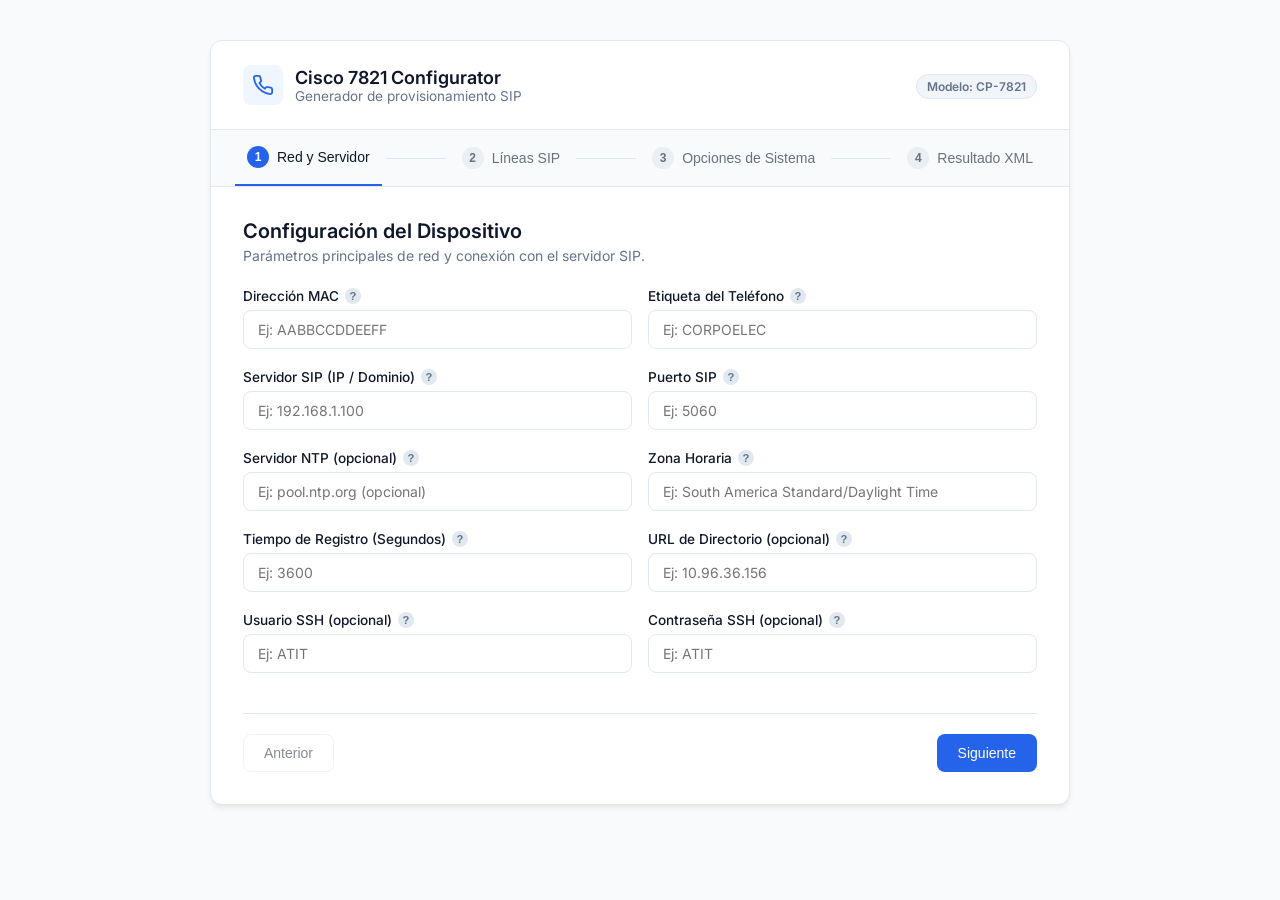
==== index.html @ edb264cd "UPDATE: plantilla nueva entregada en la empresa" ====
<!DOCTYPE html>
<html lang="es">
<head>
    <meta charset="UTF-8" />
    <meta name="viewport" content="width=device-width, initial-scale=1.0" />
    <title>Configurador Cisco 7821</title>
    <link rel="preconnect" href="https://fonts.googleapis.com">
    <link rel="preconnect" href="https://fonts.gstatic.com" crossorigin>
    <link href="https://fonts.googleapis.com/css2?family=Inter:wght@400;500;600;700&display=swap" rel="stylesheet">
    <link rel="stylesheet" href="styles.css" />
</head>
<body>
    <div class="app-container">
        <!-- Header -->
        <header class="app-header">
            <div class="brand">
                <div class="brand-icon">
                    <svg width="22" height="22" viewBox="0 0 24 24" fill="none" stroke="currentColor" stroke-width="2" stroke-linecap="round" stroke-linejoin="round"><path d="M22 16.92v3a2 2 0 0 1-2.18 2 19.79 19.79 0 0 1-8.63-3.07 19.5 19.5 0 0 1-6-6 19.79 19.79 0 0 1-3.07-8.67A2 2 0 0 1 4.11 2h3a2 2 0 0 1 2 1.72 12.84 12.84 0 0 0 .7 2.81 2 2 0 0 1-.45 2.11L8.09 9.91a16 16 0 0 0 6 6l1.27-1.27a2 2 0 0 1 2.11-.45 12.84 12.84 0 0 0 2.81.7A2 2 0 0 1 22 16.92z"/></svg>
                </div>
                <div>
                    <h1>Cisco 7821 Configurator</h1>
                    <p>Generador de provisionamiento SIP</p>
                </div>
            </div>
            <div class="header-badge">
                <span>Modelo: CP-7821</span>
            </div>
        </header>

        <!-- Stepper Navigation -->
        <nav class="stepper-nav">
            <button type="button" class="step-link active" onclick="goToStep(1)">
                <span class="step-num">1</span>
                <span class="step-text">Red y Servidor</span>
            </button>
            <div class="step-divider"></div>
            <button type="button" class="step-link" onclick="goToStep(2)">
                <span class="step-num">2</span>
                <span class="step-text">Líneas SIP</span>
            </button>
            <div class="step-divider"></div>
            <button type="button" class="step-link" onclick="goToStep(3)">
                <span class="step-num">3</span>
                <span class="step-text">Opciones de Sistema</span>
            </button>
            <div class="step-divider"></div>
            <button type="button" class="step-link" onclick="goToStep(4)">
                <span class="step-num">4</span>
                <span class="step-text">Resultado XML</span>
            </button>
        </nav>

        <form id="configForm" class="form-wrapper">
            
            <!-- PASO 1: Dispositivo y Red -->
            <div class="step-pane active" id="step1">
                <div class="pane-header">
                    <h2>Configuración del Dispositivo</h2>
                    <p>Parámetros principales de red y conexión con el servidor SIP.</p>
                </div>

                <div class="grid-2">
                    <div class="field-group">
                        <div class="label-with-help">
                            <label for="macAddress">Dirección MAC</label>
                            <button type="button" class="info-btn" data-tooltip="Dirección física MAC del teléfono de 12 caracteres hexadecimales sin separadores (ej: AABBCCDDEEFF).">?</button>
                        </div>
                        <input type="text" id="macAddress" value="" placeholder="Ej: AABBCCDDEEFF" />
                    </div>
                    <div class="field-group">
                        <div class="label-with-help">
                            <label for="phoneLabel">Etiqueta del Teléfono</label>
                            <button type="button" class="info-btn tooltip-left" data-tooltip="Etiqueta que se mostrará en la pantalla del teléfono (ej: CORPOELEC).">?</button>
                        </div>
                        <input type="text" id="phoneLabel" value="" placeholder="Ej: CORPOELEC" />
                    </div>
                </div>

                <div class="grid-2">
                    <div class="field-group">
                        <div class="label-with-help">
                            <label for="sipServer">Servidor SIP (IP / Dominio)</label>
                            <button type="button" class="info-btn" data-tooltip="Dirección IP o dominio del servidor de telefonía (PBX / Asterisk / Issabel).">?</button>
                        </div>
                        <input type="text" id="sipServer" value="" placeholder="Ej: 192.168.1.100" />
                    </div>
                    <div class="field-group">
                        <div class="label-with-help">
                            <label for="sipPort">Puerto SIP</label>
                            <button type="button" class="info-btn tooltip-left" data-tooltip="Puerto de escucha del servicio SIP. Por defecto suele ser 5060.">?</button>
                        </div>
                        <input type="text" id="sipPort" value="" placeholder="Ej: 5060" />
                    </div>
                </div>

                <div class="grid-2">
                    <div class="field-group">
                        <div class="label-with-help">
                            <label for="ntpServer">Servidor NTP (opcional)</label>
                            <button type="button" class="info-btn" data-tooltip="Servidor de sincronización horaria. Dejar vacío si no se requiere.">?</button>
                        </div>
                        <input type="text" id="ntpServer" value="" placeholder="Ej: pool.ntp.org (opcional)" />
                    </div>
                    <div class="field-group">
                        <div class="label-with-help">
                            <label for="timeZone">Zona Horaria</label>
                            <button type="button" class="info-btn tooltip-left" data-tooltip="Zona horaria del terminal. Ej: South America Standard/Daylight Time.">?</button>
                        </div>
                        <input type="text" id="timeZone" value="" placeholder="Ej: South America Standard/Daylight Time" />
                    </div>
                </div>

                <div class="grid-2">
                    <div class="field-group">
                        <div class="label-with-help">
                            <label for="registerExpires">Tiempo de Registro (Segundos)</label>
                            <button type="button" class="info-btn" data-tooltip="Frecuencia en segundos con la que el teléfono renueva su registro. Ej: 3600.">?</button>
                        </div>
                        <input type="text" id="registerExpires" value="" placeholder="Ej: 3600" />
                    </div>
                    <div class="field-group">
                        <div class="label-with-help">
                            <label for="directoryURL">URL de Directorio (opcional)</label>
                            <button type="button" class="info-btn tooltip-left" data-tooltip="URL del servidor de directorio telefónico (opcional).">?</button>
                        </div>
                        <input type="text" id="directoryURL" value="" placeholder="Ej: 10.96.36.156" />
                    </div>
                </div>

                <div class="grid-2">
                    <div class="field-group">
                        <div class="label-with-help">
                            <label for="sshUser">Usuario SSH (opcional)</label>
                            <button type="button" class="info-btn" data-tooltip="Usuario para acceso SSH al teléfono (opcional).">?</button>
                        </div>
                        <input type="text" id="sshUser" value="" placeholder="Ej: ATIT" />
                    </div>
                    <div class="field-group">
                        <div class="label-with-help">
                            <label for="sshPass">Contraseña SSH (opcional)</label>
                            <button type="button" class="info-btn tooltip-left" data-tooltip="Contraseña para acceso SSH (opcional).">?</button>
                        </div>
                        <input type="text" id="sshPass" value="" placeholder="Ej: ATIT" />
                    </div>
                </div>
            </div>

            <!-- PASO 2: Líneas SIP -->
            <div class="step-pane" id="step2">
                <div class="pane-header">
                    <h2>Líneas Telefónicas</h2>
                    <p>Configura las credenciales de extensión para las dos líneas soportadas.</p>
                </div>

                <!-- Card Línea 1 -->
                <div class="card-section">
                    <div class="card-header">
                        <label class="toggle-control">
                            <input type="checkbox" id="line1Enabled" />
                            <span class="toggle-slider"></span>
                            <span class="toggle-title">Habilitar Línea 1</span>
                        </label>
                    </div>
                    <div class="card-body" id="line1Fields" style="display: none;">
                        <div class="grid-2">
                            <div class="field-group">
                                <div class="label-with-help">
                                    <label for="line1DisplayName">Nombre a Mostrar</label>
                                    <button type="button" class="info-btn" data-tooltip="Nombre del usuario que se mostrará en la pantalla.">?</button>
                                </div>
                                <input type="text" id="line1DisplayName" value="" placeholder="Ej: MARIA NAVARRO 44990" />
                            </div>
                            <div class="field-group">
                                <div class="label-with-help">
                                    <label for="line1Extension">Extensión</label>
                                    <button type="button" class="info-btn tooltip-left" data-tooltip="Número de extensión interno.">?</button>
                                </div>
                                <input type="text" id="line1Extension" value="" placeholder="Ej: 44990" />
                            </div>
                        </div>
                        <div class="grid-2">
                            <div class="field-group">
                                <div class="label-with-help">
                                    <label for="line1AuthName">Usuario SIP</label>
                                    <button type="button" class="info-btn" data-tooltip="Nombre de usuario para autenticación SIP.">?</button>
                                </div>
                                <input type="text" id="line1AuthName" value="" placeholder="Ej: 44990" />
                            </div>
                            <div class="field-group">
                                <div class="label-with-help">
                                    <label for="line1Password">Contraseña SIP</label>
                                    <button type="button" class="info-btn tooltip-left" data-tooltip="Clave de autenticación SIP.">?</button>
                                </div>
                                <div class="input-password-wrapper">
                                    <input type="password" id="line1Password" value="" placeholder="Ej: mc12345" />
                                    <button type="button" class="toggle-password-btn" onclick="togglePasswordVisibility('line1Password', this)">
                                        <svg class="eye-icon" width="18" height="18" viewBox="0 0 24 24" fill="none" stroke="currentColor" stroke-width="2"><path d="M1 12s4-8 11-8 11 8 11 8-4 8-11 8-11-8-11-8z"/><circle cx="12" cy="12" r="3"/></svg>
                                    </button>
                                </div>
                            </div>
                        </div>
                        <div class="grid-2">
                            <div class="field-group">
                                <div class="label-with-help">
                                    <label for="line1Contact">Contacto (opcional)</label>
                                    <button type="button" class="info-btn" data-tooltip="Identificador de contacto SIP (opcional, por defecto usa la extensión).">?</button>
                                </div>
                                <input type="text" id="line1Contact" value="" placeholder="Ej: 0797" />
                            </div>
                        </div>

                        <!-- Hotline Sub-section -->
                        <div class="sub-card">
                            <div class="sub-card-header">
                                <label class="checkbox-control">
                                    <input type="checkbox" id="hotlineEnabled" />
                                    <span>Activar Hotline (Línea Directa)</span>
                                </label>
                                <button type="button" class="info-btn tooltip-left" data-tooltip="Al descolgar el auricular se marca automáticamente al número configurado.">?</button>
                            </div>
                            <div id="hotlineFields" class="sub-card-body" style="display: none;">
                                <div class="field-group">
                                    <div class="label-with-help">
                                        <label for="hotlineNumber">Número / Extensión a Marcar</label>
                                        <button type="button" class="info-btn" data-tooltip="Destino al que llamará al levantarse de la cuna.">?</button>
                                    </div>
                                    <input type="text" id="hotlineNumber" value="" placeholder="Ej: 100" />
                                </div>
                            </div>
                        </div>
                    </div>
                </div>

                <!-- Card Línea 2 -->
                <div class="card-section">
                    <div class="card-header">
                        <label class="toggle-control">
                            <input type="checkbox" id="line2Enabled" />
                            <span class="toggle-slider"></span>
                            <span class="toggle-title">Habilitar Línea 2</span>
                        </label>
                    </div>
                    <div class="card-body" id="line2Fields" style="display: none;">
                        <div class="grid-2">
                            <div class="field-group">
                                <div class="label-with-help">
                                    <label for="line2DisplayName">Nombre a Mostrar</label>
                                    <button type="button" class="info-btn" data-tooltip="Nombre del usuario para la segunda línea.">?</button>
                                </div>
                                <input type="text" id="line2DisplayName" value="" placeholder="Ej: JOEY DANIELS 35001" />
                            </div>
                            <div class="field-group">
                                <div class="label-with-help">
                                    <label for="line2Extension">Extensión</label>
                                    <button type="button" class="info-btn tooltip-left" data-tooltip="Número de extensión para la segunda línea.">?</button>
                                </div>
                                <input type="text" id="line2Extension" value="" placeholder="Ej: 35001" />
                            </div>
                        </div>
                        <div class="grid-2">
                            <div class="field-group">
                                <div class="label-with-help">
                                    <label for="line2AuthName">Usuario SIP</label>
                                    <button type="button" class="info-btn" data-tooltip="Usuario de autenticación SIP para línea 2.">?</button>
                                </div>
                                <input type="text" id="line2AuthName" value="" placeholder="Ej: 35001" />
                            </div>
                            <div class="field-group">
                                <div class="label-with-help">
                                    <label for="line2Password">Contraseña SIP</label>
                                    <button type="button" class="info-btn tooltip-left" data-tooltip="Clave de autenticación para línea 2.">?</button>
                                </div>
                                <div class="input-password-wrapper">
                                    <input type="password" id="line2Password" value="" placeholder="Ej: mc12345" />
                                    <button type="button" class="toggle-password-btn" onclick="togglePasswordVisibility('line2Password', this)">
                                        <svg class="eye-icon" width="18" height="18" viewBox="0 0 24 24" fill="none" stroke="currentColor" stroke-width="2"><path d="M1 12s4-8 11-8 11 8 11 8-4 8-11 8-11-8-11-8z"/><circle cx="12" cy="12" r="3"/></svg>
                                    </button>
                                </div>
                            </div>
                        </div>
                        <div class="grid-2">
                            <div class="field-group">
                                <div class="label-with-help">
                                    <label for="line2Contact">Contacto (opcional)</label>
                                    <button type="button" class="info-btn" data-tooltip="Identificador de contacto SIP (opcional).">?</button>
                                </div>
                                <input type="text" id="line2Contact" value="" placeholder="Ej: 0798" />
                            </div>
                        </div>
                    </div>
                </div>
            </div>

            <!-- PASO 3: Opciones de Sistema (Simplificado) -->
            <div class="step-pane" id="step3">
                <div class="pane-header">
                    <h2>Opciones de Administración</h2>
                    <p>Configura permisos de acceso y gestión del dispositivo.</p>
                </div>

                <div class="card-section">
                    <div class="card-header">
                        <h3>Opciones de Sistema</h3>
                    </div>
                    <div class="card-body">
                        <div class="label-with-help">
                            <label class="checkbox-control">
                                <input type="checkbox" id="webAccess" />
                                <span>Habilitar Interfaz de Administración Web</span>
                            </label>
                            <button type="button" class="info-btn tooltip-left" data-tooltip="Permite ingresar a la configuración del teléfono vía web a través de su dirección IP.">?</button>
                        </div>
                    </div>
                </div>
            </div>

            <!-- PASO 4: Preview y Descarga -->
            <div class="step-pane" id="step4">
                <div class="pane-header">
                    <h2>Vista Previa del Archivo</h2>
                    <p>Revisa la estructura XML resultante antes de proceder con la descarga.</p>
                </div>

                <div class="xml-card">
                    <div class="xml-card-header">
                        <div class="xml-title">
                            <svg width="16" height="16" viewBox="0 0 24 24" fill="none" stroke="currentColor" stroke-width="2"><path d="M14 2H6a2 2 0 0 0-2 2v16a2 2 0 0 0 2 2h12a2 2 0 0 0 2-2V8z"/><polyline points="14 2 14 8 20 8"/></svg>
                            <span id="fileNameDisplay">SEP.cnf.xml</span>
                        </div>
                    </div>
                    <div class="xml-preview-container">
                        <pre id="xmlPreview"></pre>
                    </div>
                </div>
            </div>

            <!-- Navigation Buttons -->
            <div class="wizard-actions">
                <button type="button" class="btn btn-secondary" id="btnPrev" onclick="changeStep(-1)" disabled>Anterior</button>
                <div class="spacer"></div>
                <button type="button" class="btn btn-primary" id="btnNext" onclick="changeStep(1)">Siguiente</button>
                <button type="button" class="btn btn-success" id="btnDownload" onclick="downloadXML()" style="display: none;">
                    <svg width="18" height="18" viewBox="0 0 24 24" fill="none" stroke="currentColor" stroke-width="2"><path d="M21 15v4a2 2 0 0 1-2 2H5a2 2 0 0 1-2-2v-4"/><polyline points="7 10 12 15 17 10"/><line x1="12" y1="15" x2="12" y2="3"/></svg>
                    Descargar Configuración
                </button>
            </div>
        </form>
    </div>

    <script src="script.js"></script>
</body>
</html>
---- styles.css ----
:root {
    --bg-main: #f8fafc;
    --surface: #ffffff;
    --border-color: #e2e8f0;
    
    --primary: #2563eb;
    --primary-hover: #1d4ed8;
    --primary-light: #eff6ff;
    
    --text-main: #0f172a;
    --text-muted: #64748b;
    --text-light: #94a3b8;
    
    --success: #10b981;
    --success-hover: #059669;

    --radius-lg: 12px;
    --radius-md: 8px;
    --shadow-sm: 0 1px 2px 0 rgb(0 0 0 / 0.05);
    --shadow-md: 0 4px 6px -1px rgb(0 0 0 / 0.07), 0 2px 4px -2px rgb(0 0 0 / 0.05);
}

* {
    box-sizing: border-box;
    margin: 0;
    padding: 0;
}

body {
    font-family: 'Inter', system-ui, -apple-system, sans-serif;
    background-color: var(--bg-main);
    color: var(--text-main);
    min-height: 100vh;
    display: flex;
    justify-content: center;
    align-items: flex-start;
    padding: 40px 20px;
}

.app-container {
    width: 100%;
    max-width: 860px;
    background: var(--surface);
    border: 1px solid var(--border-color);
    border-radius: var(--radius-lg);
    box-shadow: var(--shadow-md);
    overflow: visible;
}

/* Header */
.app-header {
    padding: 24px 32px;
    border-bottom: 1px solid var(--border-color);
    display: flex;
    align-items: center;
    justify-content: space-between;
}

.brand {
    display: flex;
    align-items: center;
    gap: 12px;
}

.brand-icon {
    width: 40px;
    height: 40px;
    background: var(--primary-light);
    color: var(--primary);
    border-radius: var(--radius-md);
    display: flex;
    align-items: center;
    justify-content: center;
}

.brand h1 {
    font-size: 1.125rem;
    font-weight: 600;
    color: var(--text-main);
}

.brand p {
    font-size: 0.85rem;
    color: var(--text-muted);
}

.header-badge span {
    font-size: 0.75rem;
    font-weight: 600;
    background: #f1f5f9;
    color: var(--text-muted);
    padding: 4px 10px;
    border-radius: 20px;
    border: 1px solid var(--border-color);
}

/* Stepper Navigation */
.stepper-nav {
    display: flex;
    align-items: center;
    background: #f8fafc;
    border-bottom: 1px solid var(--border-color);
    padding: 0 24px;
}

.step-link {
    background: none;
    border: none;
    padding: 16px 12px;
    display: flex;
    align-items: center;
    gap: 8px;
    cursor: pointer;
    opacity: 0.6;
    transition: all 0.2s ease;
}

.step-link.active {
    opacity: 1;
    border-bottom: 2px solid var(--primary);
}

.step-num {
    width: 22px;
    height: 22px;
    border-radius: 50%;
    background: var(--border-color);
    color: var(--text-main);
    font-size: 0.75rem;
    font-weight: 600;
    display: flex;
    align-items: center;
    justify-content: center;
}

.step-link.active .step-num {
    background: var(--primary);
    color: #ffffff;
}

.step-text {
    font-size: 0.875rem;
    font-weight: 500;
    color: var(--text-main);
}

.step-divider {
    flex: 1;
    height: 1px;
    background: var(--border-color);
    margin: 0 4px;
}

/* Form Wrapper */
.form-wrapper {
    padding: 32px;
    overflow: visible;
}

.step-pane {
    display: none;
    overflow: visible;
}

.step-pane.active {
    display: block;
}

.pane-header {
    margin-bottom: 24px;
}

.pane-header h2 {
    font-size: 1.25rem;
    font-weight: 600;
    margin-bottom: 4px;
}

.pane-header p {
    font-size: 0.875rem;
    color: var(--text-muted);
}

/* Layout Grids */
.grid-2 {
    display: grid;
    grid-template-columns: 1fr 1fr;
    gap: 16px;
    margin-bottom: 12px;
    overflow: visible;
}

@media (max-width: 640px) {
    .grid-2 {
        grid-template-columns: 1fr;
    }
    .stepper-nav {
        flex-direction: column;
        align-items: flex-start;
    }
    .step-divider {
        display: none;
    }
}

/* Form Controls & Tooltip Corrected Alignment */
.field-group {
    display: flex;
    flex-direction: column;
    gap: 6px;
    margin-bottom: 8px;
    overflow: visible;
}

.label-with-help {
    display: flex;
    align-items: center;
    gap: 6px;
    position: relative;
}

.label-with-help label {
    font-size: 0.85rem;
    font-weight: 500;
    color: var(--text-main);
}

.info-btn {
    position: relative;
    width: 16px;
    height: 16px;
    border-radius: 50%;
    background: #e2e8f0;
    color: var(--text-muted);
    border: none;
    font-size: 0.7rem;
    font-weight: 700;
    display: flex;
    align-items: center;
    justify-content: center;
    cursor: help;
    transition: background 0.15s ease;
    flex-shrink: 0;
}

.info-btn:hover {
    background: var(--primary);
    color: white;
}

/* Base Tooltip: centrado por defecto */
.info-btn::after {
    content: attr(data-tooltip);
    position: absolute;
    bottom: calc(100% + 8px);
    left: 50%;
    transform: translateX(-50%);
    background: #1e293b;
    color: #f8fafc;
    padding: 8px 12px;
    font-size: 0.75rem;
    font-weight: 400;
    border-radius: 6px;
    white-space: normal;
    width: 220px;
    box-shadow: 0 10px 15px -3px rgba(0, 0, 0, 0.3);
    opacity: 0;
    visibility: hidden;
    pointer-events: none;
    transition: opacity 0.2s ease, transform 0.2s ease;
    z-index: 9999;
    text-align: left;
    line-height: 1.4;
}

/* Tooltip alineado a la izquierda para elementos en el borde derecho */
.info-btn.tooltip-left::after {
    left: auto;
    right: -6px;
    transform: none;
}

.info-btn:hover::after {
    opacity: 1;
    visibility: visible;
}

.info-btn:not(.tooltip-left):hover::after {
    transform: translateX(-50%) translateY(-2px);
}

.info-btn.tooltip-left:hover::after {
    transform: translateY(-2px);
}

/* Password Toggle Field */
.input-password-wrapper {
    position: relative;
    display: flex;
    align-items: center;
}

.input-password-wrapper input {
    padding-right: 40px;
}

.toggle-password-btn {
    position: absolute;
    right: 8px;
    background: none;
    border: none;
    color: var(--text-light);
    cursor: pointer;
    padding: 4px;
    display: flex;
    align-items: center;
    justify-content: center;
    transition: color 0.15s ease;
}

.toggle-password-btn:hover {
    color: var(--text-main);
}

/* Input Styles */
input[type="text"],
input[type="password"] {
    width: 100%;
    padding: 10px 14px;
    font-size: 0.875rem;
    font-family: inherit;
    color: var(--text-main);
    background: var(--surface);
    border: 1px solid var(--border-color);
    border-radius: var(--radius-md);
    outline: none;
    transition: border-color 0.15s ease, box-shadow 0.15s ease;
}

input[type="text"]:focus,
input[type="password"]:focus {
    border-color: var(--primary);
    box-shadow: 0 0 0 3px rgba(37, 99, 235, 0.1);
}

/* Cards & Sections */
.card-section {
    border: 1px solid var(--border-color);
    border-radius: var(--radius-md);
    margin-bottom: 20px;
    overflow: visible;
}

.card-header {
    background: #f8fafc;
    padding: 14px 18px;
    border-bottom: 1px solid var(--border-color);
    display: flex;
    align-items: center;
    justify-content: space-between;
    overflow: visible;
}

.card-header h3 {
    font-size: 0.9rem;
    font-weight: 600;
    color: var(--text-main);
}

.card-body {
    padding: 18px;
    overflow: visible;
}

/* Sub Card */
.sub-card {
    background: #f8fafc;
    border: 1px dashed var(--border-color);
    border-radius: var(--radius-md);
    padding: 14px;
    margin-top: 12px;
    overflow: visible;
}

.sub-card-header {
    display: flex;
    align-items: center;
    justify-content: space-between;
    overflow: visible;
}

/* Toggle Switch & Checkboxes */
.toggle-control {
    display: inline-flex;
    align-items: center;
    gap: 10px;
    cursor: pointer;
}

.toggle-control input {
    display: none;
}

.toggle-slider {
    width: 36px;
    height: 20px;
    background-color: #cbd5e1;
    border-radius: 20px;
    position: relative;
    transition: background-color 0.2s;
}

.toggle-slider::before {
    content: "";
    position: absolute;
    width: 16px;
    height: 16px;
    border-radius: 50%;
    background-color: white;
    top: 2px;
    left: 2px;
    transition: transform 0.2s;
}

.toggle-control input:checked + .toggle-slider {
    background-color: var(--primary);
}

.toggle-control input:checked + .toggle-slider::before {
    transform: translateX(16px);
}

.toggle-title {
    font-weight: 600;
    font-size: 0.875rem;
}

.checkbox-control {
    display: inline-flex;
    align-items: center;
    gap: 8px;
    font-size: 0.875rem;
    font-weight: 500;
    cursor: pointer;
}

.checkbox-control input[type="checkbox"] {
    width: 16px;
    height: 16px;
    accent-color: var(--primary);
    cursor: pointer;
}

.card-title-text {
    font-weight: 600;
    color: var(--text-main);
}

/* XML Preview Box */
.xml-card {
    border: 1px solid var(--border-color);
    border-radius: var(--radius-md);
    overflow: hidden;
    margin-bottom: 20px;
}

.xml-card-header {
    background: #1e293b;
    color: #f8fafc;
    padding: 10px 16px;
    font-size: 0.8rem;
    font-family: monospace;
}

.xml-title {
    display: flex;
    align-items: center;
    gap: 8px;
}

.xml-preview-container {
    background: #0f172a;
    padding: 16px;
    max-height: 320px;
    overflow-y: auto;
}

.xml-preview-container pre {
    color: #38bdf8;
    font-family: 'Consolas', 'Courier New', monospace;
    font-size: 0.825rem;
    line-height: 1.5;
    white-space: pre-wrap;
    word-break: break-all;
}

/* Action Buttons Footer */
.wizard-actions {
    display: flex;
    align-items: center;
    margin-top: 32px;
    padding-top: 20px;
    border-top: 1px solid var(--border-color);
}

.spacer {
    flex: 1;
}

.btn {
    display: inline-flex;
    align-items: center;
    gap: 8px;
    padding: 10px 20px;
    font-size: 0.875rem;
    font-weight: 500;
    border-radius: var(--radius-md);
    border: 1px solid transparent;
    cursor: pointer;
    transition: all 0.15s ease;
}

.btn:disabled {
    opacity: 0.5;
    cursor: not-allowed;
}

.btn-secondary {
    background: var(--surface);
    border-color: var(--border-color);
    color: var(--text-main);
}

.btn-secondary:hover:not(:disabled) {
    background: #f1f5f9;
}

.btn-primary {
    background: var(--primary);
    color: white;
}

.btn-primary:hover:not(:disabled) {
    background: var(--primary-hover);
}

.btn-success {
    background: var(--success);
    color: white;
}

.btn-success:hover:not(:disabled) {
    background: var(--success-hover);
}
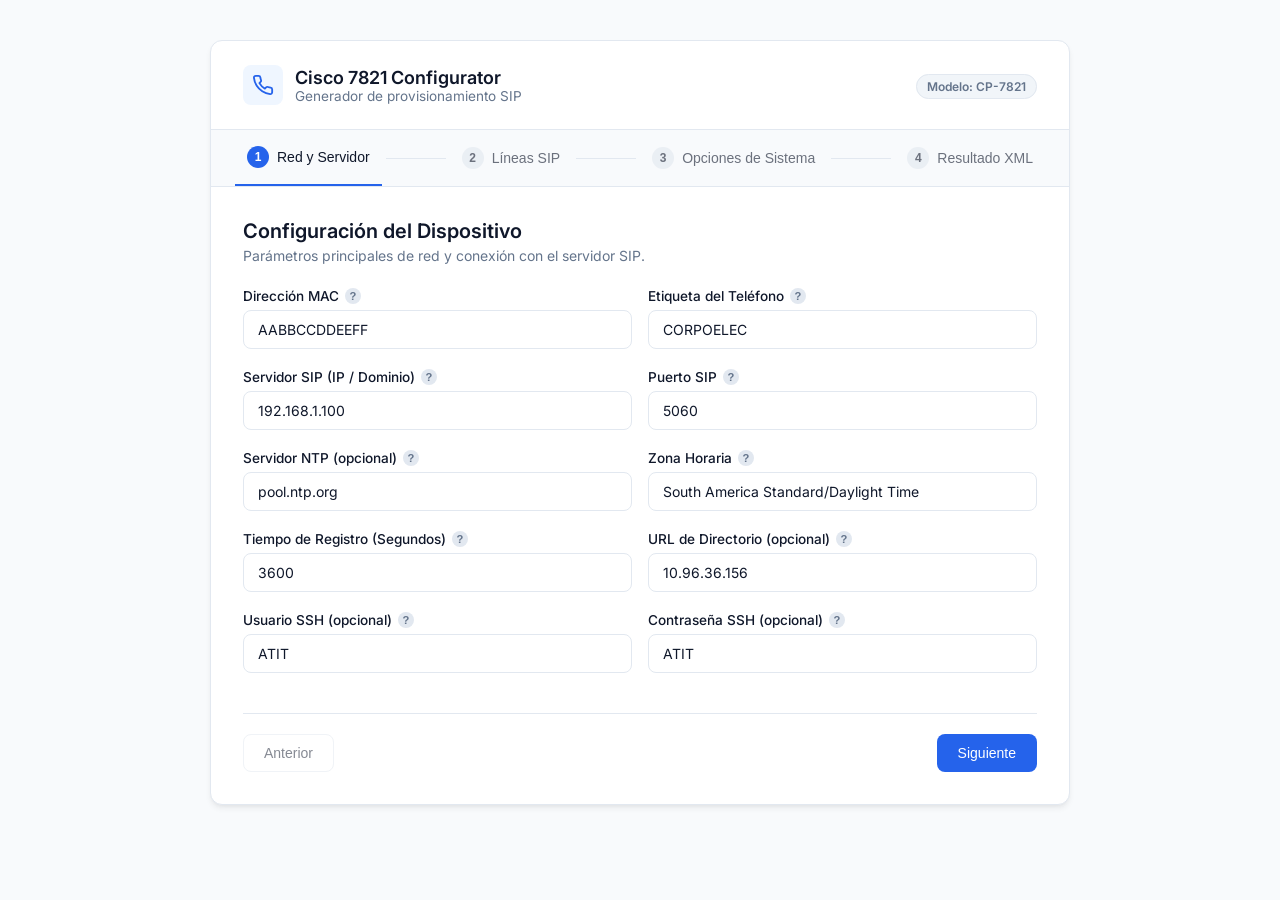
==== commit fec82e8e: "UPDATE: index+js plantilla precargada + modificacion de lineamientos + simbolos permitidos ahora par" ====
--- a/index.html
+++ b/index.html
@@ -65,14 +65,14 @@
                             <label for="macAddress">Dirección MAC</label>
                             <button type="button" class="info-btn" data-tooltip="Dirección física MAC del teléfono de 12 caracteres hexadecimales sin separadores (ej: AABBCCDDEEFF).">?</button>
                         </div>
-                        <input type="text" id="macAddress" value="" placeholder="Ej: AABBCCDDEEFF" />
+                        <input type="text" id="macAddress" value="AABBCCDDEEFF" placeholder="Ej: AABBCCDDEEFF" />
                     </div>
                     <div class="field-group">
                         <div class="label-with-help">
                             <label for="phoneLabel">Etiqueta del Teléfono</label>
                             <button type="button" class="info-btn tooltip-left" data-tooltip="Etiqueta que se mostrará en la pantalla del teléfono (ej: CORPOELEC).">?</button>
                         </div>
-                        <input type="text" id="phoneLabel" value="" placeholder="Ej: CORPOELEC" />
+                        <input type="text" id="phoneLabel" value="CORPOELEC" placeholder="Ej: CORPOELEC" />
                     </div>
                 </div>
 
@@ -82,14 +82,14 @@
                             <label for="sipServer">Servidor SIP (IP / Dominio)</label>
                             <button type="button" class="info-btn" data-tooltip="Dirección IP o dominio del servidor de telefonía (PBX / Asterisk / Issabel).">?</button>
                         </div>
-                        <input type="text" id="sipServer" value="" placeholder="Ej: 192.168.1.100" />
+                        <input type="text" id="sipServer" value="192.168.1.100" placeholder="Ej: 192.168.1.100" />
                     </div>
                     <div class="field-group">
                         <div class="label-with-help">
                             <label for="sipPort">Puerto SIP</label>
                             <button type="button" class="info-btn tooltip-left" data-tooltip="Puerto de escucha del servicio SIP. Por defecto suele ser 5060.">?</button>
                         </div>
-                        <input type="text" id="sipPort" value="" placeholder="Ej: 5060" />
+                        <input type="text" id="sipPort" value="5060" placeholder="Ej: 5060" />
                     </div>
                 </div>
 
@@ -99,14 +99,14 @@
                             <label for="ntpServer">Servidor NTP (opcional)</label>
                             <button type="button" class="info-btn" data-tooltip="Servidor de sincronización horaria. Dejar vacío si no se requiere.">?</button>
                         </div>
-                        <input type="text" id="ntpServer" value="" placeholder="Ej: pool.ntp.org (opcional)" />
+                        <input type="text" id="ntpServer" value="pool.ntp.org" placeholder="Ej: pool.ntp.org (opcional)" />
                     </div>
                     <div class="field-group">
                         <div class="label-with-help">
                             <label for="timeZone">Zona Horaria</label>
                             <button type="button" class="info-btn tooltip-left" data-tooltip="Zona horaria del terminal. Ej: South America Standard/Daylight Time.">?</button>
                         </div>
-                        <input type="text" id="timeZone" value="" placeholder="Ej: South America Standard/Daylight Time" />
+                        <input type="text" id="timeZone" value="South America Standard/Daylight Time" placeholder="Ej: South America Standard/Daylight Time" />
                     </div>
                 </div>
 
@@ -116,14 +116,14 @@
                             <label for="registerExpires">Tiempo de Registro (Segundos)</label>
                             <button type="button" class="info-btn" data-tooltip="Frecuencia en segundos con la que el teléfono renueva su registro. Ej: 3600.">?</button>
                         </div>
-                        <input type="text" id="registerExpires" value="" placeholder="Ej: 3600" />
+                        <input type="text" id="registerExpires" value="3600" placeholder="Ej: 3600" />
                     </div>
                     <div class="field-group">
                         <div class="label-with-help">
                             <label for="directoryURL">URL de Directorio (opcional)</label>
                             <button type="button" class="info-btn tooltip-left" data-tooltip="URL del servidor de directorio telefónico (opcional).">?</button>
                         </div>
-                        <input type="text" id="directoryURL" value="" placeholder="Ej: 10.96.36.156" />
+                        <input type="text" id="directoryURL" value="10.96.36.156" placeholder="Ej: 10.96.36.156" />
                     </div>
                 </div>
 
@@ -133,14 +133,14 @@
                             <label for="sshUser">Usuario SSH (opcional)</label>
                             <button type="button" class="info-btn" data-tooltip="Usuario para acceso SSH al teléfono (opcional).">?</button>
                         </div>
-                        <input type="text" id="sshUser" value="" placeholder="Ej: ATIT" />
+                        <input type="text" id="sshUser" value="ATIT" placeholder="Ej: ATIT" />
                     </div>
                     <div class="field-group">
                         <div class="label-with-help">
                             <label for="sshPass">Contraseña SSH (opcional)</label>
                             <button type="button" class="info-btn tooltip-left" data-tooltip="Contraseña para acceso SSH (opcional).">?</button>
                         </div>
-                        <input type="text" id="sshPass" value="" placeholder="Ej: ATIT" />
+                        <input type="text" id="sshPass" value="ATIT" placeholder="Ej: ATIT" />
                     </div>
                 </div>
             </div>
@@ -156,26 +156,26 @@
                 <div class="card-section">
                     <div class="card-header">
                         <label class="toggle-control">
-                            <input type="checkbox" id="line1Enabled" />
+                            <input type="checkbox" id="line1Enabled" checked />
                             <span class="toggle-slider"></span>
                             <span class="toggle-title">Habilitar Línea 1</span>
                         </label>
                     </div>
-                    <div class="card-body" id="line1Fields" style="display: none;">
+                    <div class="card-body" id="line1Fields">
                         <div class="grid-2">
                             <div class="field-group">
                                 <div class="label-with-help">
                                     <label for="line1DisplayName">Nombre a Mostrar</label>
                                     <button type="button" class="info-btn" data-tooltip="Nombre del usuario que se mostrará en la pantalla.">?</button>
                                 </div>
-                                <input type="text" id="line1DisplayName" value="" placeholder="Ej: MARIA NAVARRO 44990" />
+                                <input type="text" id="line1DisplayName" value="MARIA NAVARRO 44990" placeholder="Ej: MARIA NAVARRO 44990" />
                             </div>
                             <div class="field-group">
                                 <div class="label-with-help">
                                     <label for="line1Extension">Extensión</label>
                                     <button type="button" class="info-btn tooltip-left" data-tooltip="Número de extensión interno.">?</button>
                                 </div>
-                                <input type="text" id="line1Extension" value="" placeholder="Ej: 44990" />
+                                <input type="text" id="line1Extension" value="44990" placeholder="Ej: 44990" />
                             </div>
                         </div>
                         <div class="grid-2">
@@ -184,7 +184,7 @@
                                     <label for="line1AuthName">Usuario SIP</label>
                                     <button type="button" class="info-btn" data-tooltip="Nombre de usuario para autenticación SIP.">?</button>
                                 </div>
-                                <input type="text" id="line1AuthName" value="" placeholder="Ej: 44990" />
+                                <input type="text" id="line1AuthName" value="44990" placeholder="Ej: 44990" />
                             </div>
                             <div class="field-group">
                                 <div class="label-with-help">
@@ -192,7 +192,7 @@
                                     <button type="button" class="info-btn tooltip-left" data-tooltip="Clave de autenticación SIP.">?</button>
                                 </div>
                                 <div class="input-password-wrapper">
-                                    <input type="password" id="line1Password" value="" placeholder="Ej: mc12345" />
+                                    <input type="password" id="line1Password" value="mc12345" placeholder="Ej: mc12345" />
                                     <button type="button" class="toggle-password-btn" onclick="togglePasswordVisibility('line1Password', this)">
                                         <svg class="eye-icon" width="18" height="18" viewBox="0 0 24 24" fill="none" stroke="currentColor" stroke-width="2"><path d="M1 12s4-8 11-8 11 8 11 8-4 8-11 8-11-8-11-8z"/><circle cx="12" cy="12" r="3"/></svg>
                                     </button>
@@ -205,7 +205,7 @@
                                     <label for="line1Contact">Contacto (opcional)</label>
                                     <button type="button" class="info-btn" data-tooltip="Identificador de contacto SIP (opcional, por defecto usa la extensión).">?</button>
                                 </div>
-                                <input type="text" id="line1Contact" value="" placeholder="Ej: 0797" />
+                                <input type="text" id="line1Contact" value="0797" placeholder="Ej: 0797" />
                             </div>
                         </div>
 
@@ -224,7 +224,7 @@
                                         <label for="hotlineNumber">Número / Extensión a Marcar</label>
                                         <button type="button" class="info-btn" data-tooltip="Destino al que llamará al levantarse de la cuna.">?</button>
                                     </div>
-                                    <input type="text" id="hotlineNumber" value="" placeholder="Ej: 100" />
+                                    <input type="text" id="hotlineNumber" value="100" placeholder="Ej: 100" />
                                 </div>
                             </div>
                         </div>
@@ -247,14 +247,14 @@
                                     <label for="line2DisplayName">Nombre a Mostrar</label>
                                     <button type="button" class="info-btn" data-tooltip="Nombre del usuario para la segunda línea.">?</button>
                                 </div>
-                                <input type="text" id="line2DisplayName" value="" placeholder="Ej: JOEY DANIELS 35001" />
+                                <input type="text" id="line2DisplayName" value="JOEY DANIELS 35001" placeholder="Ej: JOEY DANIELS 35001" />
                             </div>
                             <div class="field-group">
                                 <div class="label-with-help">
                                     <label for="line2Extension">Extensión</label>
                                     <button type="button" class="info-btn tooltip-left" data-tooltip="Número de extensión para la segunda línea.">?</button>
                                 </div>
-                                <input type="text" id="line2Extension" value="" placeholder="Ej: 35001" />
+                                <input type="text" id="line2Extension" value="35001" placeholder="Ej: 35001" />
                             </div>
                         </div>
                         <div class="grid-2">
@@ -263,7 +263,7 @@
                                     <label for="line2AuthName">Usuario SIP</label>
                                     <button type="button" class="info-btn" data-tooltip="Usuario de autenticación SIP para línea 2.">?</button>
                                 </div>
-                                <input type="text" id="line2AuthName" value="" placeholder="Ej: 35001" />
+                                <input type="text" id="line2AuthName" value="35001" placeholder="Ej: 35001" />
                             </div>
                             <div class="field-group">
                                 <div class="label-with-help">
@@ -271,7 +271,7 @@
                                     <button type="button" class="info-btn tooltip-left" data-tooltip="Clave de autenticación para línea 2.">?</button>
                                 </div>
                                 <div class="input-password-wrapper">
-                                    <input type="password" id="line2Password" value="" placeholder="Ej: mc12345" />
+                                    <input type="password" id="line2Password" value="mc12345" placeholder="Ej: mc12345" />
                                     <button type="button" class="toggle-password-btn" onclick="togglePasswordVisibility('line2Password', this)">
                                         <svg class="eye-icon" width="18" height="18" viewBox="0 0 24 24" fill="none" stroke="currentColor" stroke-width="2"><path d="M1 12s4-8 11-8 11 8 11 8-4 8-11 8-11-8-11-8z"/><circle cx="12" cy="12" r="3"/></svg>
                                     </button>
@@ -284,7 +284,7 @@
                                     <label for="line2Contact">Contacto (opcional)</label>
                                     <button type="button" class="info-btn" data-tooltip="Identificador de contacto SIP (opcional).">?</button>
                                 </div>
-                                <input type="text" id="line2Contact" value="" placeholder="Ej: 0798" />
+                                <input type="text" id="line2Contact" value="0798" placeholder="Ej: 0798" />
                             </div>
                         </div>
                     </div>
@@ -305,7 +305,7 @@
                     <div class="card-body">
                         <div class="label-with-help">
                             <label class="checkbox-control">
-                                <input type="checkbox" id="webAccess" />
+                                <input type="checkbox" id="webAccess" checked />
                                 <span>Habilitar Interfaz de Administración Web</span>
                             </label>
                             <button type="button" class="info-btn tooltip-left" data-tooltip="Permite ingresar a la configuración del teléfono vía web a través de su dirección IP.">?</button>
@@ -324,7 +324,7 @@
                 <div class="xml-card">
                     <div class="xml-card-header">
                         <div class="xml-title">
-                            <svg width="16" height="16" viewBox="0 0 24 24" fill="none" stroke="currentColor" stroke-width="2"><path d="M14 2H6a2 2 0 0 0-2 2v16a2 2 0 0 0 2 2h12a2 2 0 0 0 2-2V8z"/><polyline points="14 2 14 8 20 8"/></svg>
+                            <svg width="16" height="16" viewBox="0 0 24 24" fill="none" stroke="currentColor" stroke-width="2"><path d="M14 2H6a2 2 0 0 0-2 2v16a2 2 0 0 0 2 2h12a2 2 0 0 0 2-8V8z"/><polyline points="14 2 14 8 20 8"/></svg>
                             <span id="fileNameDisplay">SEP.cnf.xml</span>
                         </div>
                     </div>
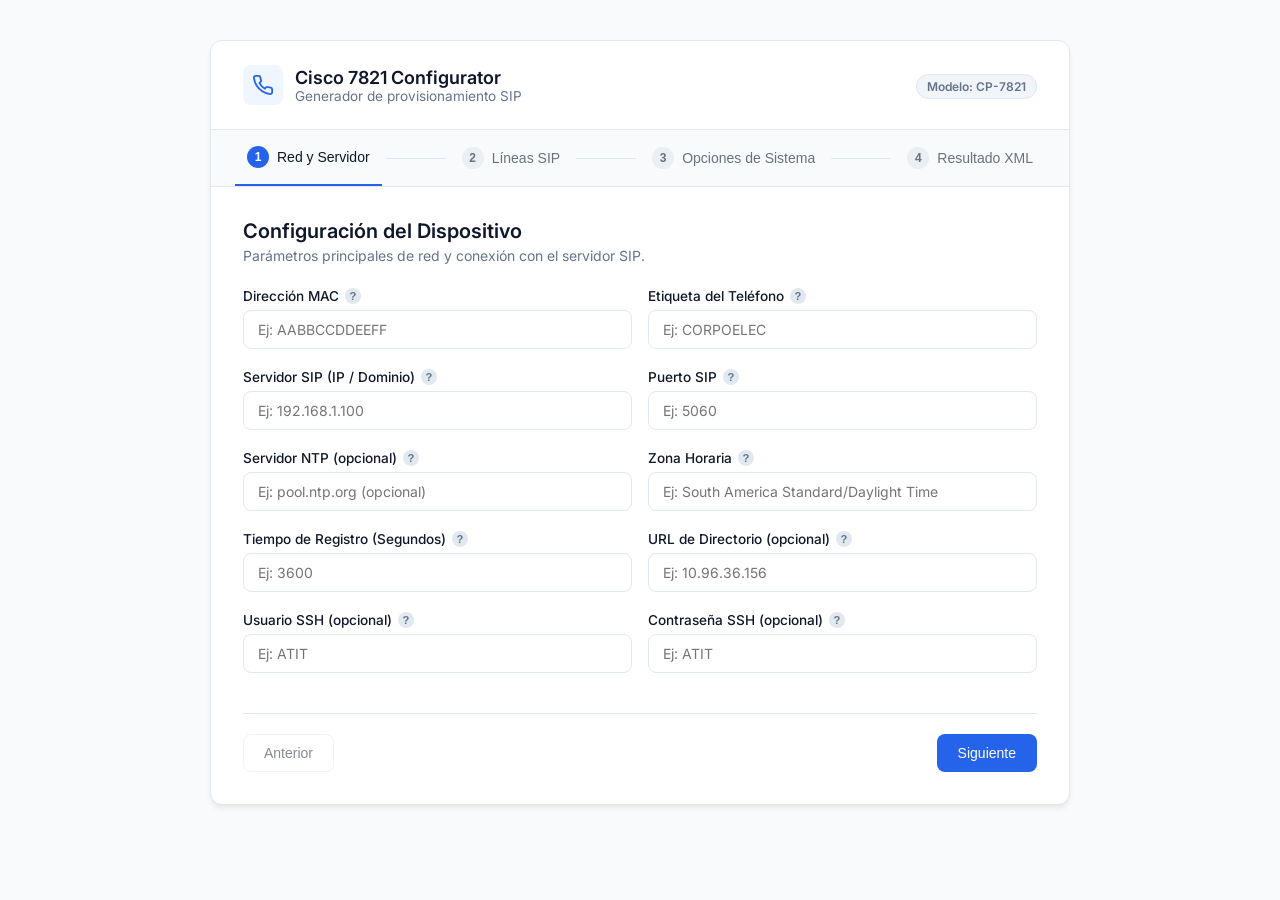
==== commit 9f19c347: "REVERSE" ====
--- a/index.html
+++ b/index.html
@@ -65,14 +65,14 @@
                             <label for="macAddress">Dirección MAC</label>
                             <button type="button" class="info-btn" data-tooltip="Dirección física MAC del teléfono de 12 caracteres hexadecimales sin separadores (ej: AABBCCDDEEFF).">?</button>
                         </div>
-                        <input type="text" id="macAddress" value="AABBCCDDEEFF" placeholder="Ej: AABBCCDDEEFF" />
+                        <input type="text" id="macAddress" value="" placeholder="Ej: AABBCCDDEEFF" />
                     </div>
                     <div class="field-group">
                         <div class="label-with-help">
                             <label for="phoneLabel">Etiqueta del Teléfono</label>
                             <button type="button" class="info-btn tooltip-left" data-tooltip="Etiqueta que se mostrará en la pantalla del teléfono (ej: CORPOELEC).">?</button>
                         </div>
-                        <input type="text" id="phoneLabel" value="CORPOELEC" placeholder="Ej: CORPOELEC" />
+                        <input type="text" id="phoneLabel" value="" placeholder="Ej: CORPOELEC" />
                     </div>
                 </div>
 
@@ -82,14 +82,14 @@
                             <label for="sipServer">Servidor SIP (IP / Dominio)</label>
                             <button type="button" class="info-btn" data-tooltip="Dirección IP o dominio del servidor de telefonía (PBX / Asterisk / Issabel).">?</button>
                         </div>
-                        <input type="text" id="sipServer" value="192.168.1.100" placeholder="Ej: 192.168.1.100" />
+                        <input type="text" id="sipServer" value="" placeholder="Ej: 192.168.1.100" />
                     </div>
                     <div class="field-group">
                         <div class="label-with-help">
                             <label for="sipPort">Puerto SIP</label>
                             <button type="button" class="info-btn tooltip-left" data-tooltip="Puerto de escucha del servicio SIP. Por defecto suele ser 5060.">?</button>
                         </div>
-                        <input type="text" id="sipPort" value="5060" placeholder="Ej: 5060" />
+                        <input type="text" id="sipPort" value="" placeholder="Ej: 5060" />
                     </div>
                 </div>
 
@@ -99,14 +99,14 @@
                             <label for="ntpServer">Servidor NTP (opcional)</label>
                             <button type="button" class="info-btn" data-tooltip="Servidor de sincronización horaria. Dejar vacío si no se requiere.">?</button>
                         </div>
-                        <input type="text" id="ntpServer" value="pool.ntp.org" placeholder="Ej: pool.ntp.org (opcional)" />
+                        <input type="text" id="ntpServer" value="" placeholder="Ej: pool.ntp.org (opcional)" />
                     </div>
                     <div class="field-group">
                         <div class="label-with-help">
                             <label for="timeZone">Zona Horaria</label>
                             <button type="button" class="info-btn tooltip-left" data-tooltip="Zona horaria del terminal. Ej: South America Standard/Daylight Time.">?</button>
                         </div>
-                        <input type="text" id="timeZone" value="South America Standard/Daylight Time" placeholder="Ej: South America Standard/Daylight Time" />
+                        <input type="text" id="timeZone" value="" placeholder="Ej: South America Standard/Daylight Time" />
                     </div>
                 </div>
 
@@ -116,14 +116,14 @@
                             <label for="registerExpires">Tiempo de Registro (Segundos)</label>
                             <button type="button" class="info-btn" data-tooltip="Frecuencia en segundos con la que el teléfono renueva su registro. Ej: 3600.">?</button>
                         </div>
-                        <input type="text" id="registerExpires" value="3600" placeholder="Ej: 3600" />
+                        <input type="text" id="registerExpires" value="" placeholder="Ej: 3600" />
                     </div>
                     <div class="field-group">
                         <div class="label-with-help">
                             <label for="directoryURL">URL de Directorio (opcional)</label>
                             <button type="button" class="info-btn tooltip-left" data-tooltip="URL del servidor de directorio telefónico (opcional).">?</button>
                         </div>
-                        <input type="text" id="directoryURL" value="10.96.36.156" placeholder="Ej: 10.96.36.156" />
+                        <input type="text" id="directoryURL" value="" placeholder="Ej: 10.96.36.156" />
                     </div>
                 </div>
 
@@ -133,14 +133,14 @@
                             <label for="sshUser">Usuario SSH (opcional)</label>
                             <button type="button" class="info-btn" data-tooltip="Usuario para acceso SSH al teléfono (opcional).">?</button>
                         </div>
-                        <input type="text" id="sshUser" value="ATIT" placeholder="Ej: ATIT" />
+                        <input type="text" id="sshUser" value="" placeholder="Ej: ATIT" />
                     </div>
                     <div class="field-group">
                         <div class="label-with-help">
                             <label for="sshPass">Contraseña SSH (opcional)</label>
                             <button type="button" class="info-btn tooltip-left" data-tooltip="Contraseña para acceso SSH (opcional).">?</button>
                         </div>
-                        <input type="text" id="sshPass" value="ATIT" placeholder="Ej: ATIT" />
+                        <input type="text" id="sshPass" value="" placeholder="Ej: ATIT" />
                     </div>
                 </div>
             </div>
@@ -156,26 +156,26 @@
                 <div class="card-section">
                     <div class="card-header">
                         <label class="toggle-control">
-                            <input type="checkbox" id="line1Enabled" checked />
+                            <input type="checkbox" id="line1Enabled" />
                             <span class="toggle-slider"></span>
                             <span class="toggle-title">Habilitar Línea 1</span>
                         </label>
                     </div>
-                    <div class="card-body" id="line1Fields">
+                    <div class="card-body" id="line1Fields" style="display: none;">
                         <div class="grid-2">
                             <div class="field-group">
                                 <div class="label-with-help">
                                     <label for="line1DisplayName">Nombre a Mostrar</label>
                                     <button type="button" class="info-btn" data-tooltip="Nombre del usuario que se mostrará en la pantalla.">?</button>
                                 </div>
-                                <input type="text" id="line1DisplayName" value="MARIA NAVARRO 44990" placeholder="Ej: MARIA NAVARRO 44990" />
+                                <input type="text" id="line1DisplayName" value="" placeholder="Ej: MARIA NAVARRO 44990" />
                             </div>
                             <div class="field-group">
                                 <div class="label-with-help">
                                     <label for="line1Extension">Extensión</label>
                                     <button type="button" class="info-btn tooltip-left" data-tooltip="Número de extensión interno.">?</button>
                                 </div>
-                                <input type="text" id="line1Extension" value="44990" placeholder="Ej: 44990" />
+                                <input type="text" id="line1Extension" value="" placeholder="Ej: 44990" />
                             </div>
                         </div>
                         <div class="grid-2">
@@ -184,7 +184,7 @@
                                     <label for="line1AuthName">Usuario SIP</label>
                                     <button type="button" class="info-btn" data-tooltip="Nombre de usuario para autenticación SIP.">?</button>
                                 </div>
-                                <input type="text" id="line1AuthName" value="44990" placeholder="Ej: 44990" />
+                                <input type="text" id="line1AuthName" value="" placeholder="Ej: 44990" />
                             </div>
                             <div class="field-group">
                                 <div class="label-with-help">
@@ -192,7 +192,7 @@
                                     <button type="button" class="info-btn tooltip-left" data-tooltip="Clave de autenticación SIP.">?</button>
                                 </div>
                                 <div class="input-password-wrapper">
-                                    <input type="password" id="line1Password" value="mc12345" placeholder="Ej: mc12345" />
+                                    <input type="password" id="line1Password" value="" placeholder="Ej: mc12345" />
                                     <button type="button" class="toggle-password-btn" onclick="togglePasswordVisibility('line1Password', this)">
                                         <svg class="eye-icon" width="18" height="18" viewBox="0 0 24 24" fill="none" stroke="currentColor" stroke-width="2"><path d="M1 12s4-8 11-8 11 8 11 8-4 8-11 8-11-8-11-8z"/><circle cx="12" cy="12" r="3"/></svg>
                                     </button>
@@ -205,7 +205,7 @@
                                     <label for="line1Contact">Contacto (opcional)</label>
                                     <button type="button" class="info-btn" data-tooltip="Identificador de contacto SIP (opcional, por defecto usa la extensión).">?</button>
                                 </div>
-                                <input type="text" id="line1Contact" value="0797" placeholder="Ej: 0797" />
+                                <input type="text" id="line1Contact" value="" placeholder="Ej: 0797" />
                             </div>
                         </div>
 
@@ -224,7 +224,7 @@
                                         <label for="hotlineNumber">Número / Extensión a Marcar</label>
                                         <button type="button" class="info-btn" data-tooltip="Destino al que llamará al levantarse de la cuna.">?</button>
                                     </div>
-                                    <input type="text" id="hotlineNumber" value="100" placeholder="Ej: 100" />
+                                    <input type="text" id="hotlineNumber" value="" placeholder="Ej: 100" />
                                 </div>
                             </div>
                         </div>
@@ -247,14 +247,14 @@
                                     <label for="line2DisplayName">Nombre a Mostrar</label>
                                     <button type="button" class="info-btn" data-tooltip="Nombre del usuario para la segunda línea.">?</button>
                                 </div>
-                                <input type="text" id="line2DisplayName" value="JOEY DANIELS 35001" placeholder="Ej: JOEY DANIELS 35001" />
+                                <input type="text" id="line2DisplayName" value="" placeholder="Ej: JOEY DANIELS 35001" />
                             </div>
                             <div class="field-group">
                                 <div class="label-with-help">
                                     <label for="line2Extension">Extensión</label>
                                     <button type="button" class="info-btn tooltip-left" data-tooltip="Número de extensión para la segunda línea.">?</button>
                                 </div>
-                                <input type="text" id="line2Extension" value="35001" placeholder="Ej: 35001" />
+                                <input type="text" id="line2Extension" value="" placeholder="Ej: 35001" />
                             </div>
                         </div>
                         <div class="grid-2">
@@ -263,7 +263,7 @@
                                     <label for="line2AuthName">Usuario SIP</label>
                                     <button type="button" class="info-btn" data-tooltip="Usuario de autenticación SIP para línea 2.">?</button>
                                 </div>
-                                <input type="text" id="line2AuthName" value="35001" placeholder="Ej: 35001" />
+                                <input type="text" id="line2AuthName" value="" placeholder="Ej: 35001" />
                             </div>
                             <div class="field-group">
                                 <div class="label-with-help">
@@ -271,7 +271,7 @@
                                     <button type="button" class="info-btn tooltip-left" data-tooltip="Clave de autenticación para línea 2.">?</button>
                                 </div>
                                 <div class="input-password-wrapper">
-                                    <input type="password" id="line2Password" value="mc12345" placeholder="Ej: mc12345" />
+                                    <input type="password" id="line2Password" value="" placeholder="Ej: mc12345" />
                                     <button type="button" class="toggle-password-btn" onclick="togglePasswordVisibility('line2Password', this)">
                                         <svg class="eye-icon" width="18" height="18" viewBox="0 0 24 24" fill="none" stroke="currentColor" stroke-width="2"><path d="M1 12s4-8 11-8 11 8 11 8-4 8-11 8-11-8-11-8z"/><circle cx="12" cy="12" r="3"/></svg>
                                     </button>
@@ -284,7 +284,7 @@
                                     <label for="line2Contact">Contacto (opcional)</label>
                                     <button type="button" class="info-btn" data-tooltip="Identificador de contacto SIP (opcional).">?</button>
                                 </div>
-                                <input type="text" id="line2Contact" value="0798" placeholder="Ej: 0798" />
+                                <input type="text" id="line2Contact" value="" placeholder="Ej: 0798" />
                             </div>
                         </div>
                     </div>
@@ -305,7 +305,7 @@
                     <div class="card-body">
                         <div class="label-with-help">
                             <label class="checkbox-control">
-                                <input type="checkbox" id="webAccess" checked />
+                                <input type="checkbox" id="webAccess" />
                                 <span>Habilitar Interfaz de Administración Web</span>
                             </label>
                             <button type="button" class="info-btn tooltip-left" data-tooltip="Permite ingresar a la configuración del teléfono vía web a través de su dirección IP.">?</button>
@@ -324,7 +324,7 @@
                 <div class="xml-card">
                     <div class="xml-card-header">
                         <div class="xml-title">
-                            <svg width="16" height="16" viewBox="0 0 24 24" fill="none" stroke="currentColor" stroke-width="2"><path d="M14 2H6a2 2 0 0 0-2 2v16a2 2 0 0 0 2 2h12a2 2 0 0 0 2-8V8z"/><polyline points="14 2 14 8 20 8"/></svg>
+                            <svg width="16" height="16" viewBox="0 0 24 24" fill="none" stroke="currentColor" stroke-width="2"><path d="M14 2H6a2 2 0 0 0-2 2v16a2 2 0 0 0 2 2h12a2 2 0 0 0 2-2V8z"/><polyline points="14 2 14 8 20 8"/></svg>
                             <span id="fileNameDisplay">SEP.cnf.xml</span>
                         </div>
                     </div>
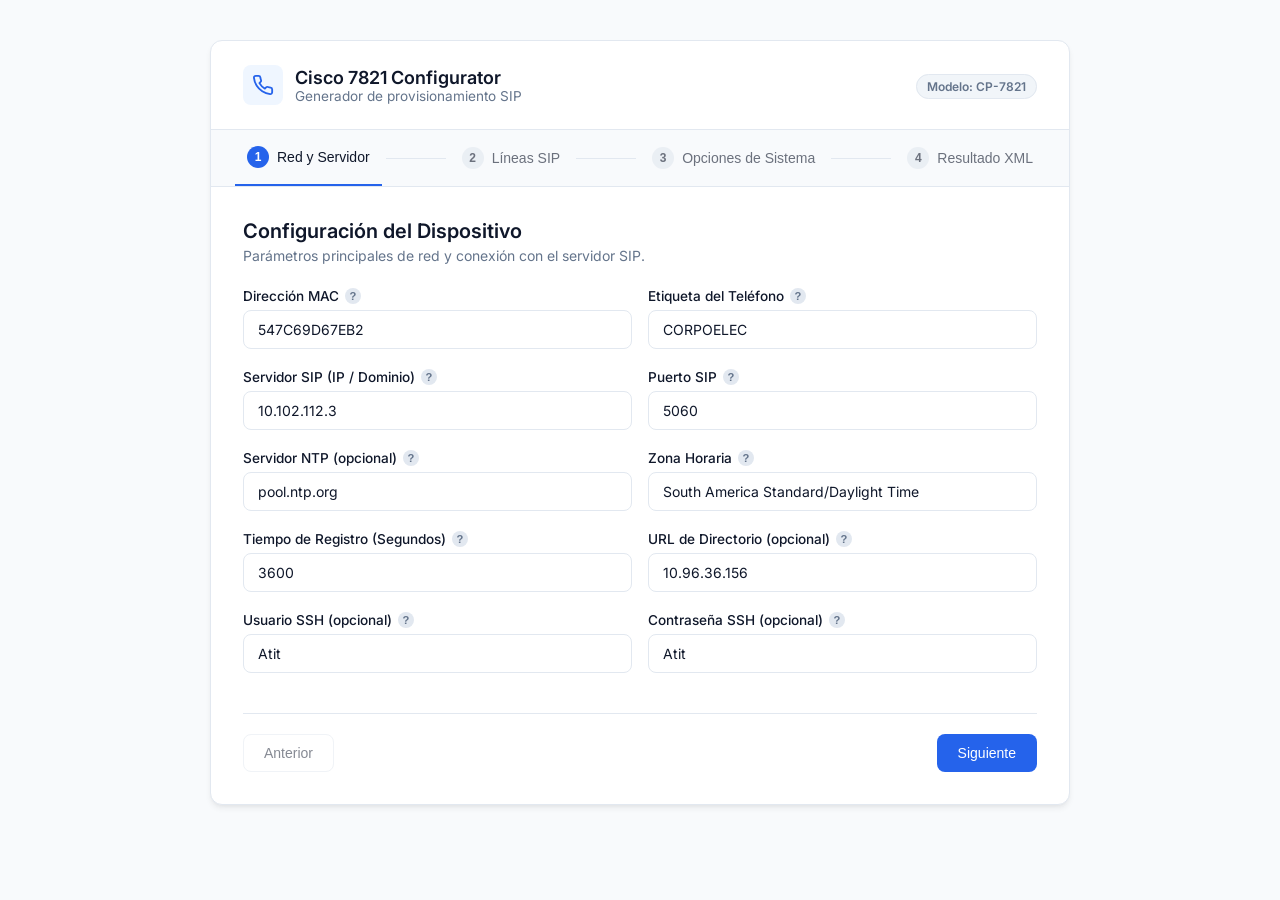
==== commit 4735fd4e: "UPDATE: plantillas comprobar correccion de la primera linea en modo directo, que pase a modo sip" ====
--- a/index.html
+++ b/index.html
@@ -65,14 +65,14 @@
                             <label for="macAddress">Dirección MAC</label>
                             <button type="button" class="info-btn" data-tooltip="Dirección física MAC del teléfono de 12 caracteres hexadecimales sin separadores (ej: AABBCCDDEEFF).">?</button>
                         </div>
-                        <input type="text" id="macAddress" value="" placeholder="Ej: AABBCCDDEEFF" />
+                        <input type="text" id="macAddress" value="547C69D67EB2" placeholder="Ej: AABBCCDDEEFF" />
                     </div>
                     <div class="field-group">
                         <div class="label-with-help">
                             <label for="phoneLabel">Etiqueta del Teléfono</label>
                             <button type="button" class="info-btn tooltip-left" data-tooltip="Etiqueta que se mostrará en la pantalla del teléfono (ej: CORPOELEC).">?</button>
                         </div>
-                        <input type="text" id="phoneLabel" value="" placeholder="Ej: CORPOELEC" />
+                        <input type="text" id="phoneLabel" value="CORPOELEC" placeholder="Ej: CORPOELEC" />
                     </div>
                 </div>
 
@@ -82,14 +82,14 @@
                             <label for="sipServer">Servidor SIP (IP / Dominio)</label>
                             <button type="button" class="info-btn" data-tooltip="Dirección IP o dominio del servidor de telefonía (PBX / Asterisk / Issabel).">?</button>
                         </div>
-                        <input type="text" id="sipServer" value="" placeholder="Ej: 192.168.1.100" />
+                        <input type="text" id="sipServer" value="10.102.112.3" placeholder="Ej: 192.168.1.100" />
                     </div>
                     <div class="field-group">
                         <div class="label-with-help">
                             <label for="sipPort">Puerto SIP</label>
                             <button type="button" class="info-btn tooltip-left" data-tooltip="Puerto de escucha del servicio SIP. Por defecto suele ser 5060.">?</button>
                         </div>
-                        <input type="text" id="sipPort" value="" placeholder="Ej: 5060" />
+                        <input type="text" id="sipPort" value="5060" placeholder="Ej: 5060" />
                     </div>
                 </div>
 
@@ -99,14 +99,14 @@
                             <label for="ntpServer">Servidor NTP (opcional)</label>
                             <button type="button" class="info-btn" data-tooltip="Servidor de sincronización horaria. Dejar vacío si no se requiere.">?</button>
                         </div>
-                        <input type="text" id="ntpServer" value="" placeholder="Ej: pool.ntp.org (opcional)" />
+                        <input type="text" id="ntpServer" value="pool.ntp.org" placeholder="Ej: pool.ntp.org (opcional)" />
                     </div>
                     <div class="field-group">
                         <div class="label-with-help">
                             <label for="timeZone">Zona Horaria</label>
                             <button type="button" class="info-btn tooltip-left" data-tooltip="Zona horaria del terminal. Ej: South America Standard/Daylight Time.">?</button>
                         </div>
-                        <input type="text" id="timeZone" value="" placeholder="Ej: South America Standard/Daylight Time" />
+                        <input type="text" id="timeZone" value="South America Standard/Daylight Time" placeholder="Ej: South America Standard/Daylight Time" />
                     </div>
                 </div>
 
@@ -116,14 +116,14 @@
                             <label for="registerExpires">Tiempo de Registro (Segundos)</label>
                             <button type="button" class="info-btn" data-tooltip="Frecuencia en segundos con la que el teléfono renueva su registro. Ej: 3600.">?</button>
                         </div>
-                        <input type="text" id="registerExpires" value="" placeholder="Ej: 3600" />
+                        <input type="text" id="registerExpires" value="3600" placeholder="Ej: 3600" />
                     </div>
                     <div class="field-group">
                         <div class="label-with-help">
                             <label for="directoryURL">URL de Directorio (opcional)</label>
                             <button type="button" class="info-btn tooltip-left" data-tooltip="URL del servidor de directorio telefónico (opcional).">?</button>
                         </div>
-                        <input type="text" id="directoryURL" value="" placeholder="Ej: 10.96.36.156" />
+                        <input type="text" id="directoryURL" value="10.96.36.156" placeholder="Ej: 10.96.36.156" />
                     </div>
                 </div>
 
@@ -133,14 +133,14 @@
                             <label for="sshUser">Usuario SSH (opcional)</label>
                             <button type="button" class="info-btn" data-tooltip="Usuario para acceso SSH al teléfono (opcional).">?</button>
                         </div>
-                        <input type="text" id="sshUser" value="" placeholder="Ej: ATIT" />
+                        <input type="text" id="sshUser" value="Atit" placeholder="Ej: ATIT" />
                     </div>
                     <div class="field-group">
                         <div class="label-with-help">
                             <label for="sshPass">Contraseña SSH (opcional)</label>
                             <button type="button" class="info-btn tooltip-left" data-tooltip="Contraseña para acceso SSH (opcional).">?</button>
                         </div>
-                        <input type="text" id="sshPass" value="" placeholder="Ej: ATIT" />
+                        <input type="text" id="sshPass" value="Atit" placeholder="Ej: ATIT" />
                     </div>
                 </div>
             </div>
@@ -156,26 +156,26 @@
                 <div class="card-section">
                     <div class="card-header">
                         <label class="toggle-control">
-                            <input type="checkbox" id="line1Enabled" />
+                            <input type="checkbox" id="line1Enabled" checked />
                             <span class="toggle-slider"></span>
                             <span class="toggle-title">Habilitar Línea 1</span>
                         </label>
                     </div>
-                    <div class="card-body" id="line1Fields" style="display: none;">
+                    <div class="card-body" id="line1Fields">
                         <div class="grid-2">
                             <div class="field-group">
                                 <div class="label-with-help">
                                     <label for="line1DisplayName">Nombre a Mostrar</label>
                                     <button type="button" class="info-btn" data-tooltip="Nombre del usuario que se mostrará en la pantalla.">?</button>
                                 </div>
-                                <input type="text" id="line1DisplayName" value="" placeholder="Ej: MARIA NAVARRO 44990" />
+                                <input type="text" id="line1DisplayName" value="ROBIN ROM1 44045" placeholder="Ej: MARIA NAVARRO 44990" />
                             </div>
                             <div class="field-group">
                                 <div class="label-with-help">
                                     <label for="line1Extension">Extensión</label>
                                     <button type="button" class="info-btn tooltip-left" data-tooltip="Número de extensión interno.">?</button>
                                 </div>
-                                <input type="text" id="line1Extension" value="" placeholder="Ej: 44990" />
+                                <input type="text" id="line1Extension" value="44045" placeholder="Ej: 44990" />
                             </div>
                         </div>
                         <div class="grid-2">
@@ -184,7 +184,7 @@
                                     <label for="line1AuthName">Usuario SIP</label>
                                     <button type="button" class="info-btn" data-tooltip="Nombre de usuario para autenticación SIP.">?</button>
                                 </div>
-                                <input type="text" id="line1AuthName" value="" placeholder="Ej: 44990" />
+                                <input type="text" id="line1AuthName" value="44045" placeholder="Ej: 44990" />
                             </div>
                             <div class="field-group">
                                 <div class="label-with-help">
@@ -192,7 +192,7 @@
                                     <button type="button" class="info-btn tooltip-left" data-tooltip="Clave de autenticación SIP.">?</button>
                                 </div>
                                 <div class="input-password-wrapper">
-                                    <input type="password" id="line1Password" value="" placeholder="Ej: mc12345" />
+                                    <input type="password" id="line1Password" value="mc12345" placeholder="Ej: mc12345" />
                                     <button type="button" class="toggle-password-btn" onclick="togglePasswordVisibility('line1Password', this)">
                                         <svg class="eye-icon" width="18" height="18" viewBox="0 0 24 24" fill="none" stroke="currentColor" stroke-width="2"><path d="M1 12s4-8 11-8 11 8 11 8-4 8-11 8-11-8-11-8z"/><circle cx="12" cy="12" r="3"/></svg>
                                     </button>
@@ -205,7 +205,7 @@
                                     <label for="line1Contact">Contacto (opcional)</label>
                                     <button type="button" class="info-btn" data-tooltip="Identificador de contacto SIP (opcional, por defecto usa la extensión).">?</button>
                                 </div>
-                                <input type="text" id="line1Contact" value="" placeholder="Ej: 0797" />
+                                <input type="text" id="line1Contact" value="44045" placeholder="Ej: 0797" />
                             </div>
                         </div>
 
@@ -224,7 +224,7 @@
                                         <label for="hotlineNumber">Número / Extensión a Marcar</label>
                                         <button type="button" class="info-btn" data-tooltip="Destino al que llamará al levantarse de la cuna.">?</button>
                                     </div>
-                                    <input type="text" id="hotlineNumber" value="" placeholder="Ej: 100" />
+                                    <input type="text" id="hotlineNumber" value="44007" placeholder="Ej: 100" />
                                 </div>
                             </div>
                         </div>
@@ -235,26 +235,26 @@
                 <div class="card-section">
                     <div class="card-header">
                         <label class="toggle-control">
-                            <input type="checkbox" id="line2Enabled" />
+                            <input type="checkbox" id="line2Enabled" checked />
                             <span class="toggle-slider"></span>
                             <span class="toggle-title">Habilitar Línea 2</span>
                         </label>
                     </div>
-                    <div class="card-body" id="line2Fields" style="display: none;">
+                    <div class="card-body" id="line2Fields">
                         <div class="grid-2">
                             <div class="field-group">
                                 <div class="label-with-help">
                                     <label for="line2DisplayName">Nombre a Mostrar</label>
                                     <button type="button" class="info-btn" data-tooltip="Nombre del usuario para la segunda línea.">?</button>
                                 </div>
-                                <input type="text" id="line2DisplayName" value="" placeholder="Ej: JOEY DANIELS 35001" />
+                                <input type="text" id="line2DisplayName" value="JOEY DANIELS 44910" placeholder="Ej: JOEY DANIELS 35001" />
                             </div>
                             <div class="field-group">
                                 <div class="label-with-help">
                                     <label for="line2Extension">Extensión</label>
                                     <button type="button" class="info-btn tooltip-left" data-tooltip="Número de extensión para la segunda línea.">?</button>
                                 </div>
-                                <input type="text" id="line2Extension" value="" placeholder="Ej: 35001" />
+                                <input type="text" id="line2Extension" value="44910" placeholder="Ej: 35001" />
                             </div>
                         </div>
                         <div class="grid-2">
@@ -263,7 +263,7 @@
                                     <label for="line2AuthName">Usuario SIP</label>
                                     <button type="button" class="info-btn" data-tooltip="Usuario de autenticación SIP para línea 2.">?</button>
                                 </div>
-                                <input type="text" id="line2AuthName" value="" placeholder="Ej: 35001" />
+                                <input type="text" id="line2AuthName" value="44910" placeholder="Ej: 35001" />
                             </div>
                             <div class="field-group">
                                 <div class="label-with-help">
@@ -271,7 +271,7 @@
                                     <button type="button" class="info-btn tooltip-left" data-tooltip="Clave de autenticación para línea 2.">?</button>
                                 </div>
                                 <div class="input-password-wrapper">
-                                    <input type="password" id="line2Password" value="" placeholder="Ej: mc12345" />
+                                    <input type="password" id="line2Password" value="mc12345" placeholder="Ej: mc12345" />
                                     <button type="button" class="toggle-password-btn" onclick="togglePasswordVisibility('line2Password', this)">
                                         <svg class="eye-icon" width="18" height="18" viewBox="0 0 24 24" fill="none" stroke="currentColor" stroke-width="2"><path d="M1 12s4-8 11-8 11 8 11 8-4 8-11 8-11-8-11-8z"/><circle cx="12" cy="12" r="3"/></svg>
                                     </button>
@@ -284,7 +284,7 @@
                                     <label for="line2Contact">Contacto (opcional)</label>
                                     <button type="button" class="info-btn" data-tooltip="Identificador de contacto SIP (opcional).">?</button>
                                 </div>
-                                <input type="text" id="line2Contact" value="" placeholder="Ej: 0798" />
+                                <input type="text" id="line2Contact" value="44910" placeholder="Ej: 0798" />
                             </div>
                         </div>
                     </div>
@@ -305,7 +305,7 @@
                     <div class="card-body">
                         <div class="label-with-help">
                             <label class="checkbox-control">
-                                <input type="checkbox" id="webAccess" />
+                                <input type="checkbox" id="webAccess" checked />
                                 <span>Habilitar Interfaz de Administración Web</span>
                             </label>
                             <button type="button" class="info-btn tooltip-left" data-tooltip="Permite ingresar a la configuración del teléfono vía web a través de su dirección IP.">?</button>
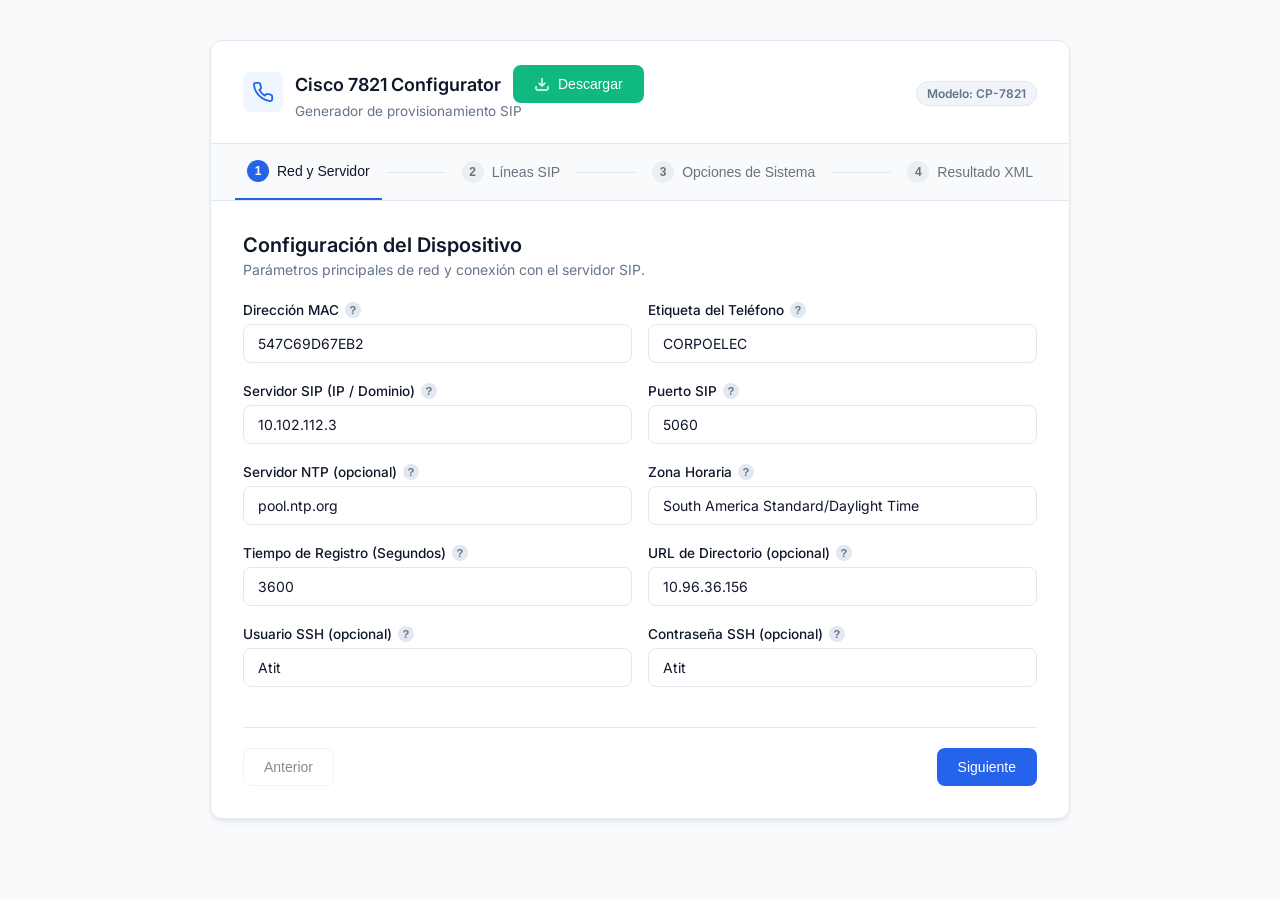
==== commit 257b5335: "UPDATE: file in page" ====
--- a/index.html
+++ b/index.html
@@ -17,8 +17,14 @@
                 <div class="brand-icon">
                     <svg width="22" height="22" viewBox="0 0 24 24" fill="none" stroke="currentColor" stroke-width="2" stroke-linecap="round" stroke-linejoin="round"><path d="M22 16.92v3a2 2 0 0 1-2.18 2 19.79 19.79 0 0 1-8.63-3.07 19.5 19.5 0 0 1-6-6 19.79 19.79 0 0 1-3.07-8.67A2 2 0 0 1 4.11 2h3a2 2 0 0 1 2 1.72 12.84 12.84 0 0 0 .7 2.81 2 2 0 0 1-.45 2.11L8.09 9.91a16 16 0 0 0 6 6l1.27-1.27a2 2 0 0 1 2.11-.45 12.84 12.84 0 0 0 2.81.7A2 2 0 0 1 22 16.92z"/></svg>
                 </div>
-                <div>
-                    <h1>Cisco 7821 Configurator</h1>
+                <div class="brand-content">
+                    <div class="brand-title-row">
+                        <h1>Cisco 7821 Configurator</h1>
+                        <button type="button" class="btn btn-success header-download-btn" onclick="downloadXML()" aria-label="Descargar configuración XML">
+                            <svg width="16" height="16" viewBox="0 0 24 24" fill="none" stroke="currentColor" stroke-width="2"><path d="M21 15v4a2 2 0 0 1-2 2H5a2 2 0 0 1-2-2v-4"/><polyline points="7 10 12 15 17 10"/><line x1="12" y1="15" x2="12" y2="3"/></svg>
+                            Descargar
+                        </button>
+                    </div>
                     <p>Generador de provisionamiento SIP</p>
                 </div>
             </div>
@@ -104,7 +110,7 @@
                     <div class="field-group">
                         <div class="label-with-help">
                             <label for="timeZone">Zona Horaria</label>
-                            <button type="button" class="info-btn tooltip-left" data-tooltip="Zona horaria del terminal. Ej: South America Standard/Daylight Time.">?</button>
+                            <button type="button" class="info-btn tooltip-left" data-tooltip="Zona horaria del terminal. Ej: America/Bogota.">?</button>
                         </div>
                         <input type="text" id="timeZone" value="South America Standard/Daylight Time" placeholder="Ej: South America Standard/Daylight Time" />
                     </div>
@@ -305,7 +311,7 @@
                     <div class="card-body">
                         <div class="label-with-help">
                             <label class="checkbox-control">
-                                <input type="checkbox" id="webAccess" checked />
+                                <input type="checkbox" id="webAccess" />
                                 <span>Habilitar Interfaz de Administración Web</span>
                             </label>
                             <button type="button" class="info-btn tooltip-left" data-tooltip="Permite ingresar a la configuración del teléfono vía web a través de su dirección IP.">?</button>
--- a/styles.css
+++ b/styles.css
@@ -79,6 +79,16 @@
     color: var(--text-main);
 }
 
+.brand-content {
+    min-width: 0;
+}
+
+.brand-title-row {
+    display: flex;
+    align-items: center;
+    gap: 12px;
+}
+
 .brand p {
     font-size: 0.85rem;
     color: var(--text-muted);
@@ -193,6 +203,11 @@
 @media (max-width: 640px) {
     .grid-2 {
         grid-template-columns: 1fr;
+    }
+    .brand-title-row {
+        align-items: flex-start;
+        flex-direction: column;
+        gap: 8px;
     }
     .stepper-nav {
         flex-direction: column;
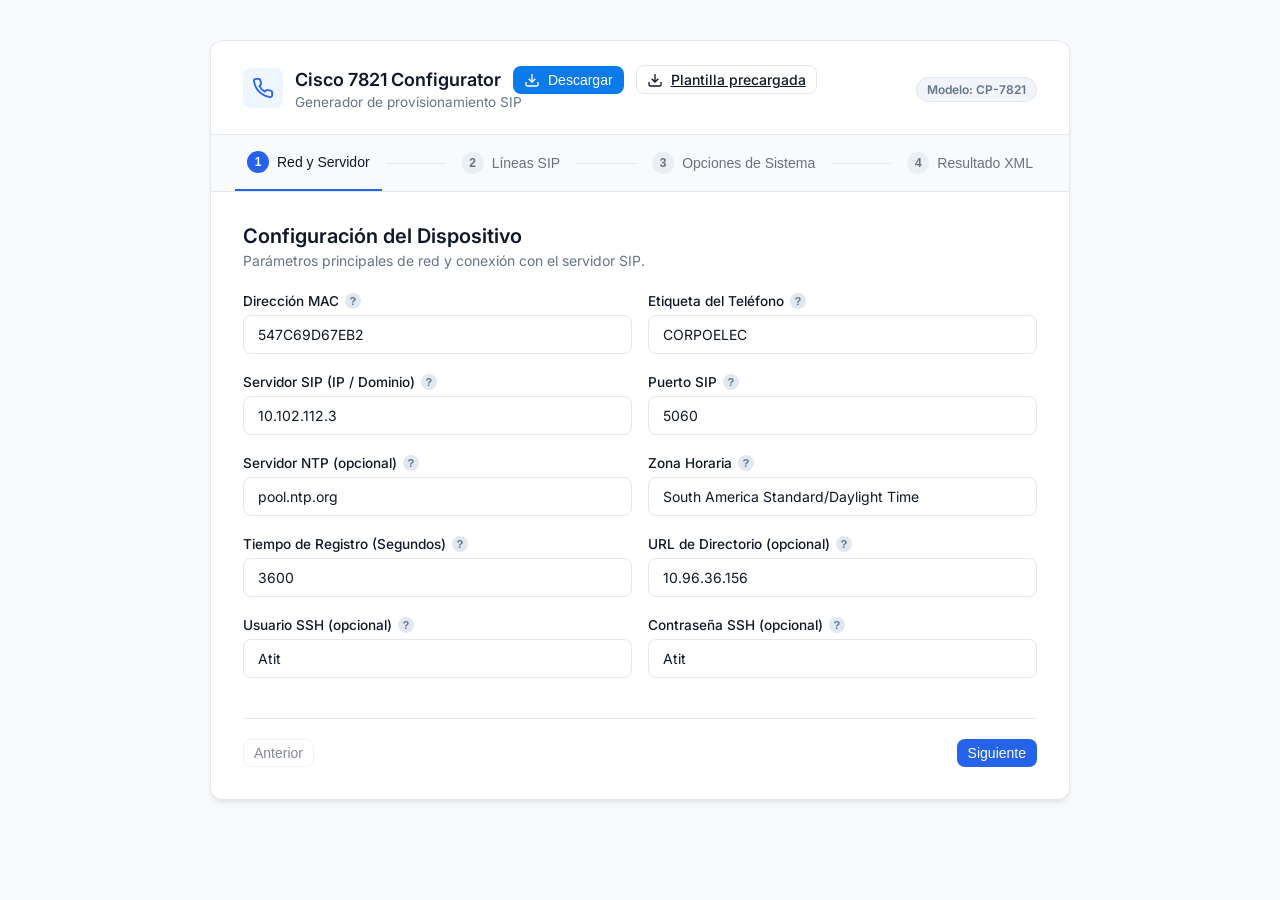
==== commit ab9f3d5b: "UPDATE: 7921G" ====
--- a/index.html
+++ b/index.html
@@ -24,6 +24,10 @@
                             <svg width="16" height="16" viewBox="0 0 24 24" fill="none" stroke="currentColor" stroke-width="2"><path d="M21 15v4a2 2 0 0 1-2 2H5a2 2 0 0 1-2-2v-4"/><polyline points="7 10 12 15 17 10"/><line x1="12" y1="15" x2="12" y2="3"/></svg>
                             Descargar
                         </button>
+                        <a class="btn btn-secondary header-download-btn" href="SEP00270D3CCF16.cnf.xml" download="SEP00270D3CCF16.cnf.xml" aria-label="Descargar plantilla precargada">
+                            <svg width="16" height="16" viewBox="0 0 24 24" fill="none" stroke="currentColor" stroke-width="2"><path d="M21 15v4a2 2 0 0 1-2 2H5a2 2 0 0 1-2-2v-4"/><polyline points="7 10 12 15 17 10"/><line x1="12" y1="15" x2="12" y2="3"/></svg>
+                            Plantilla precargada
+                        </a>
                     </div>
                     <p>Generador de provisionamiento SIP</p>
                 </div>
--- a/styles.css
+++ b/styles.css
@@ -526,7 +526,7 @@
     display: inline-flex;
     align-items: center;
     gap: 8px;
-    padding: 10px 20px;
+    padding: 5px 10px;
     font-size: 0.875rem;
     font-weight: 500;
     border-radius: var(--radius-md);
@@ -560,7 +560,7 @@
 }
 
 .btn-success {
-    background: var(--success);
+    background: #0b7aeb;
     color: white;
 }
 
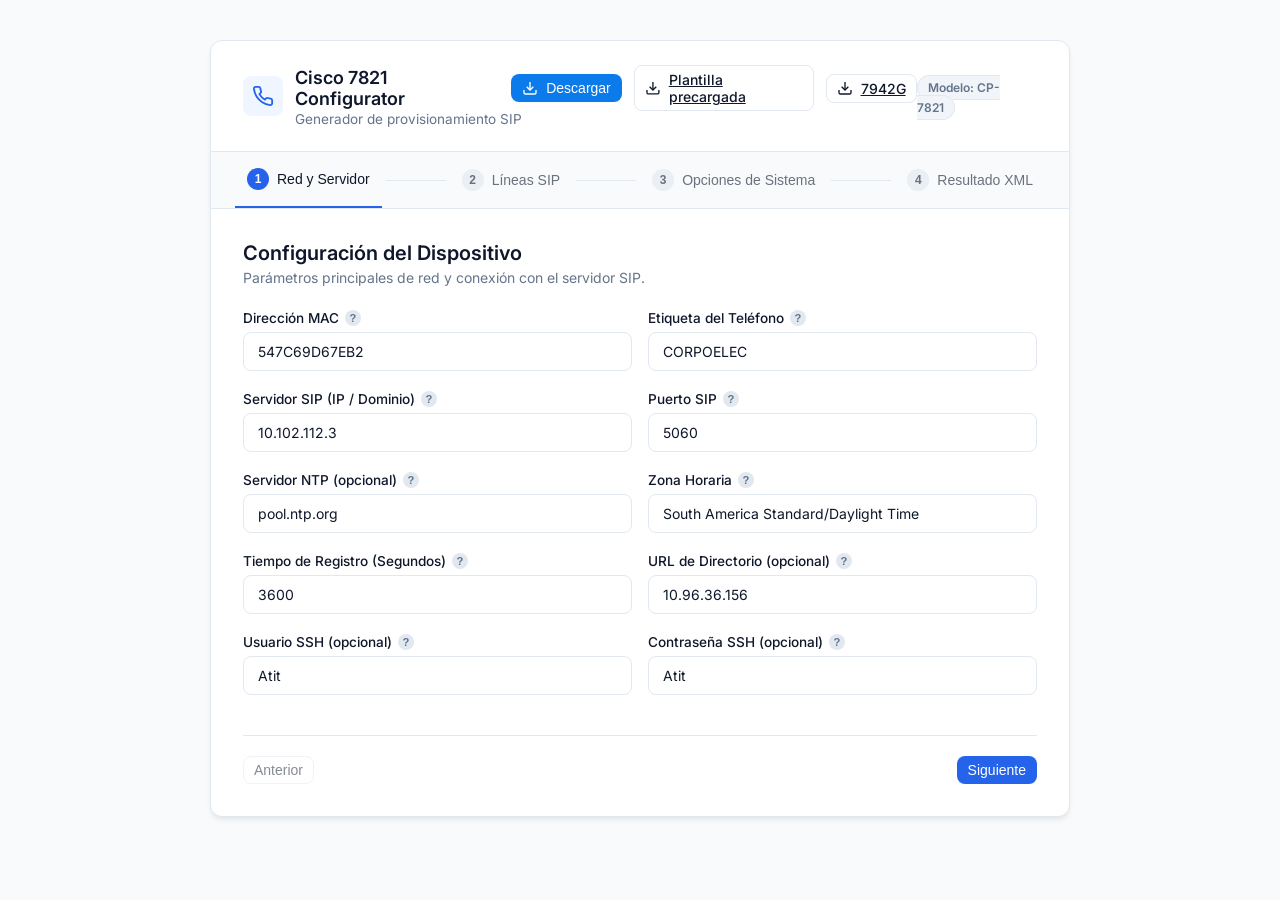
==== commit b7fa3427: "UPDATE: 7942G 1.0" ====
--- a/index.html
+++ b/index.html
@@ -27,6 +27,10 @@
                         <a class="btn btn-secondary header-download-btn" href="SEP00270D3CCF16.cnf.xml" download="SEP00270D3CCF16.cnf.xml" aria-label="Descargar plantilla precargada">
                             <svg width="16" height="16" viewBox="0 0 24 24" fill="none" stroke="currentColor" stroke-width="2"><path d="M21 15v4a2 2 0 0 1-2 2H5a2 2 0 0 1-2-2v-4"/><polyline points="7 10 12 15 17 10"/><line x1="12" y1="15" x2="12" y2="3"/></svg>
                             Plantilla precargada
+                        </a>
+                                                <a class="btn btn-secondary header-download-btn" href="cmterm-7942_7962-sip.9-3-1SR4-1.zip" download="cmterm-7942_7962-sip.9-3-1SR4-1.zip" aria-label="Descargar plantilla precargada">
+                            <svg width="16" height="16" viewBox="0 0 24 24" fill="none" stroke="currentColor" stroke-width="2"><path d="M21 15v4a2 2 0 0 1-2 2H5a2 2 0 0 1-2-2v-4"/><polyline points="7 10 12 15 17 10"/><line x1="12" y1="15" x2="12" y2="3"/></svg>
+                            7942G
                         </a>
                     </div>
                     <p>Generador de provisionamiento SIP</p>
